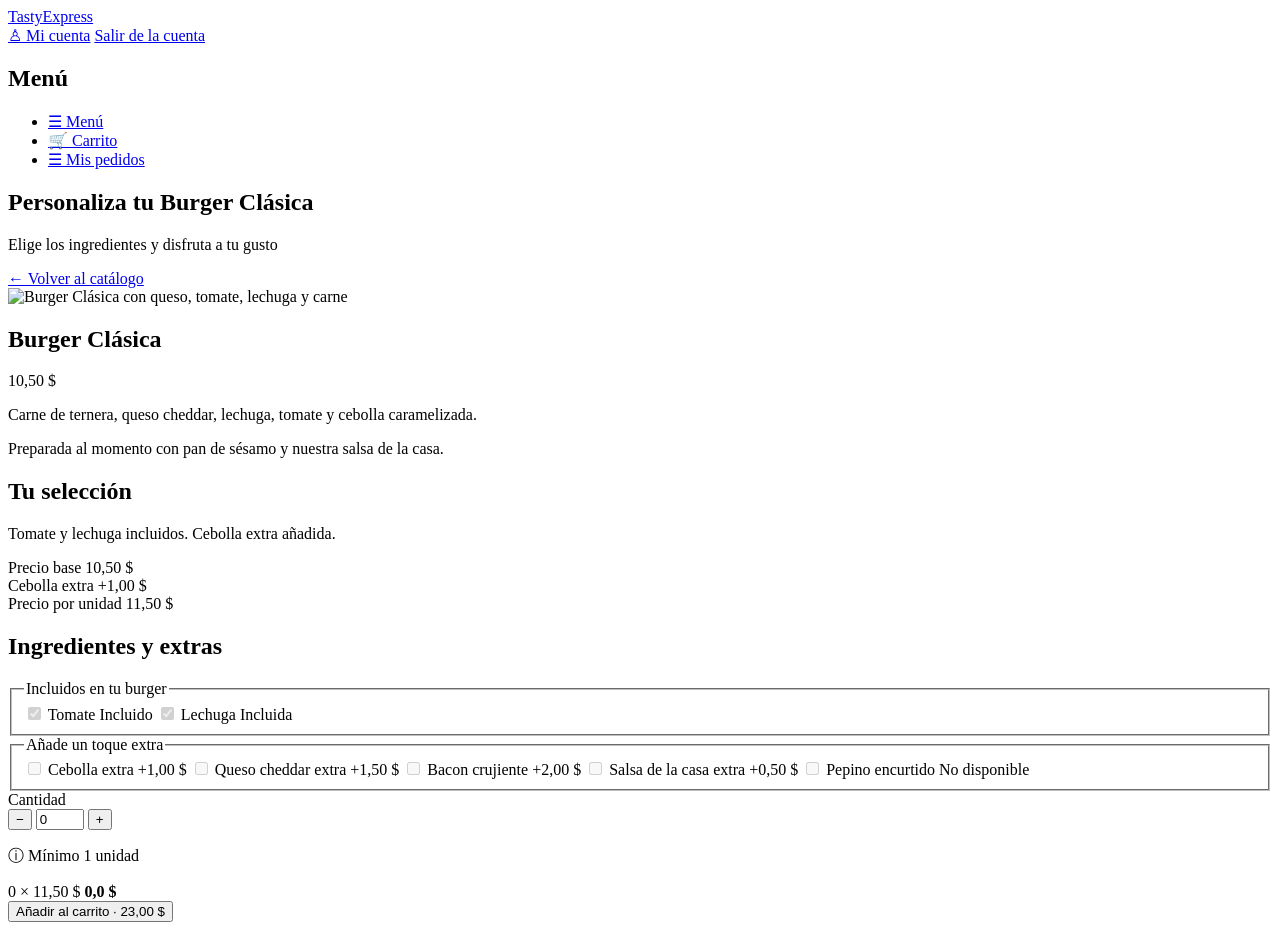
==== frontend/producto.html @ 57edde23 "Eliminación de carpeta inconsistente" ====
<!DOCTYPE html>
<html lang="es">
  <head>
    <meta charset="utf-8"/>
    <meta content="width=device-width, initial-scale=1.0" name="viewport"/>
    <title>TastyExpress - Personalizar Burger Clásica</title>
    <link href="CSS/producto.css" rel="stylesheet"/>
  </head>
  <body>
    <div class="contenedor">
      <header class="encabezado">
        <a class="logo" href="index.html">TastyExpress</a>
        <nav aria-label="Cuenta de usuario" class="cuenta">
          <a class="boton-cuenta" href="#cuenta">♙ Mi cuenta</a>
          <a class="boton-cuenta" href="#salir">Salir de la cuenta</a>
        </nav>
      </header>
      <div class="contenido-principal">
        <aside class="barra-lateral">
          <h2>Menú</h2>
          <nav aria-label="Navegación principal">
            <ul class="lista-menu">
              <li>
                <a class="enlace-menu activo" href="index.html"><span aria-hidden="true">☰</span> Menú</a>
              </li>
              <li>
                <a class="enlace-menu" href="#carrito"><span aria-hidden="true">🛒</span> Carrito</a>
              </li>
              <li>
                <a class="enlace-menu" href="#pedidos"><span aria-hidden="true">☰</span> Mis pedidos</a>
              </li>
            </ul>
          </nav>
        </aside>
        <main class="detalle">
          <section class="encabezado-detalle">
            <h1>Personaliza tu Burger Clásica</h1>
            <p>Elige los ingredientes y disfruta a tu gusto</p>
            <a class="volver" href="index.html"><span aria-hidden="true">←</span> Volver al catálogo</a>
          </section>
          <div class="columnas-detalle">
            <section aria-label="Información del producto" class="informacion-producto">
              <img alt="Burger Clásica con queso, tomate, lechuga y carne" class="imagen-producto" src="https://images.unsplash.com/photo-1568901346375-23c9450c58cd?auto=format&amp;fit=crop&amp;w=900&amp;q=85"/>
              <div class="nombre-precio">
                <h2>Burger Clásica</h2>
                <span>10,50 $</span>
              </div>
              <p class="descripcion">Carne de ternera, queso cheddar, lechuga, tomate y cebolla caramelizada.</p>
              <p class="descripcion">Preparada al momento con pan de sésamo y nuestra salsa de la casa.</p>
              <section class="resumen">
                <h2>Tu selección</h2>
                <p class="texto-resumen">Tomate y lechuga incluidos. Cebolla extra añadida.</p>
                <div class="fila-resumen"><span>Precio base</span> <span>10,50 $</span></div>
                <div class="fila-resumen"><span>Cebolla extra</span> <span>+1,00 $</span></div>
                <div class="fila-resumen total-unidad"><span>Precio por unidad</span> <span>11,50 $</span></div>
              </section>
            </section>
            <section class="panel-extras">
              <h2>Ingredientes y extras</h2>
              <form action="#" method="get">
                <fieldset class="grupo-ingredientes">
                  <legend>Incluidos en tu burger</legend>
                  <label class="fila-ingrediente"><span class="nombre-ingrediente"> <input checked="" disabled="" type="checkbox"/> Tomate </span> <span class="estado">Incluido</span></label>
                  <label class="fila-ingrediente"><span class="nombre-ingrediente"> <input checked="" disabled="" type="checkbox"/> Lechuga </span> <span class="estado">Incluida</span></label>
                </fieldset>
                <fieldset class="grupo-ingredientes">
                  <legend>Añade un toque extra</legend>
                  <label class="fila-ingrediente"><span class="nombre-ingrediente"> <input disabled="" name="extra" type="checkbox" value="cebolla"/> Cebolla extra </span> <span class="precio-extra">+1,00 $</span></label>
                  <label class="fila-ingrediente"><span class="nombre-ingrediente"> <input disabled="" name="extra" type="checkbox" value="queso"/> Queso cheddar extra </span> <span class="precio-extra">+1,50 $</span></label>
                  <label class="fila-ingrediente"><span class="nombre-ingrediente"> <input disabled="" name="extra" type="checkbox" value="bacon"/> Bacon crujiente </span> <span class="precio-extra">+2,00 $</span></label>
                  <label class="fila-ingrediente"><span class="nombre-ingrediente"> <input disabled="" name="extra" type="checkbox" value="salsa"/> Salsa de la casa extra </span> <span class="precio-extra">+0,50 $</span></label>
                  <label class="fila-ingrediente no-disponible"><span class="nombre-ingrediente"> <input disabled="" type="checkbox"/> Pepino encurtido </span> <span class="estado">No disponible</span></label>
                </fieldset>
                <div class="seccion-cantidad">
                  <label for="cantidad">Cantidad</label>
                  <div class="control-cantidad">
                    <button aria-label="Disminuir cantidad" type="button">−</button>
                    <input id="cantidad" max="99" min="1" name="cantidad" type="number" value="0"/>
                    <button aria-label="Aumentar cantidad" type="button">+</button>
                  </div>
                  <p class="mensaje-error">ⓘ Mínimo 1 unidad</p>
                </div>
                <div class="total-pedido"><span>0 × 11,50 $</span> <strong>0,0 $</strong></div>
                <button class="boton-carrito" type="submit">Añadir al carrito · 23,00 $</button>
              </form>
            </section>
          </div>
        </main>
      </div>
    </div>
  </body>
</html>
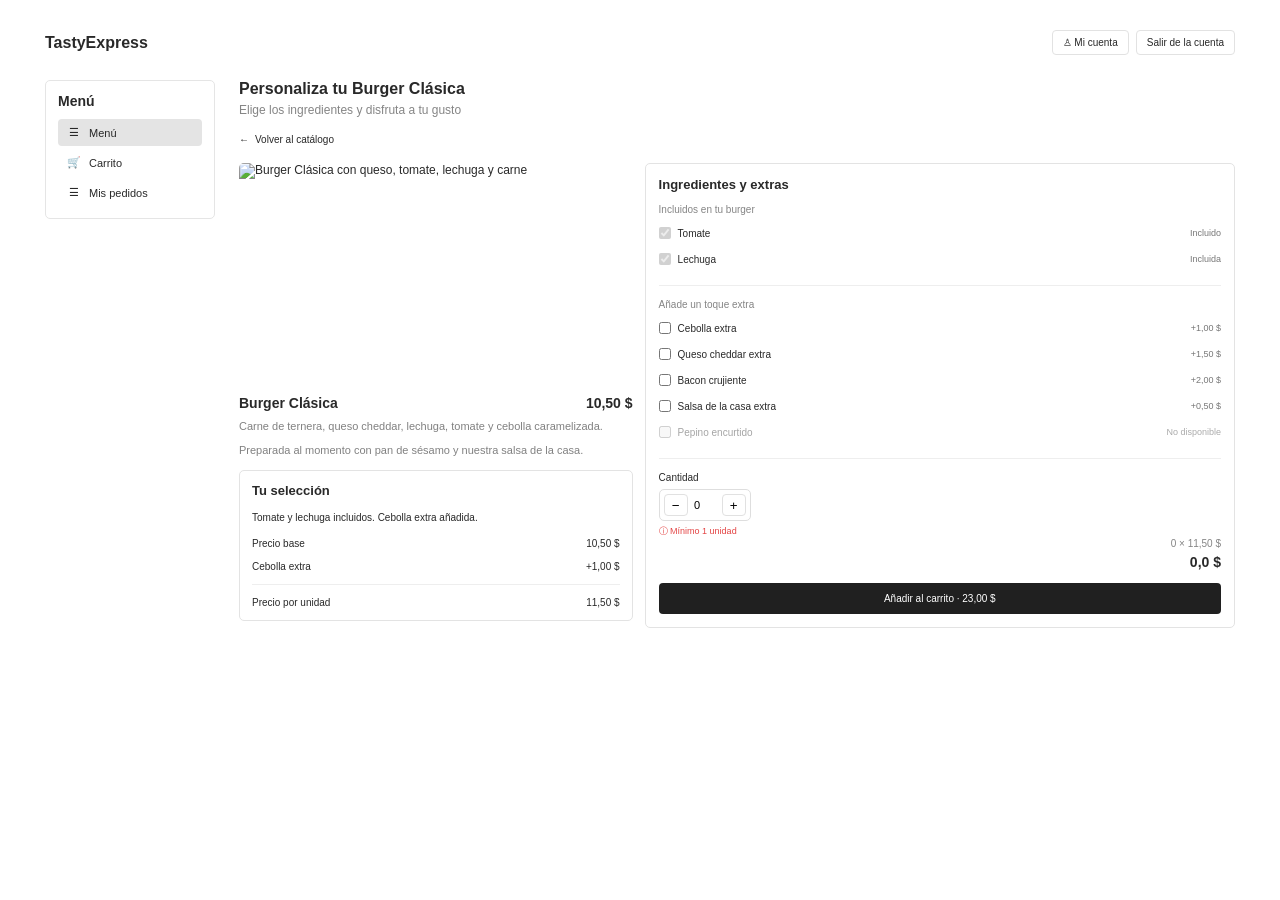
==== commit d112ecba: "Correción del Bug" ====
--- a/frontend/producto.html
+++ b/frontend/producto.html
@@ -65,10 +65,10 @@
                 </fieldset>
                 <fieldset class="grupo-ingredientes">
                   <legend>Añade un toque extra</legend>
-                  <label class="fila-ingrediente"><span class="nombre-ingrediente"> <input disabled="" name="extra" type="checkbox" value="cebolla"/> Cebolla extra </span> <span class="precio-extra">+1,00 $</span></label>
-                  <label class="fila-ingrediente"><span class="nombre-ingrediente"> <input disabled="" name="extra" type="checkbox" value="queso"/> Queso cheddar extra </span> <span class="precio-extra">+1,50 $</span></label>
-                  <label class="fila-ingrediente"><span class="nombre-ingrediente"> <input disabled="" name="extra" type="checkbox" value="bacon"/> Bacon crujiente </span> <span class="precio-extra">+2,00 $</span></label>
-                  <label class="fila-ingrediente"><span class="nombre-ingrediente"> <input disabled="" name="extra" type="checkbox" value="salsa"/> Salsa de la casa extra </span> <span class="precio-extra">+0,50 $</span></label>
+                  <label class="fila-ingrediente"><span class="nombre-ingrediente"> <input name="extra" type="checkbox" value="cebolla"/> Cebolla extra </span> <span class="precio-extra">+1,00 $</span></label>
+                  <label class="fila-ingrediente"><span class="nombre-ingrediente"> <input name="extra" type="checkbox" value="queso"/> Queso cheddar extra </span> <span class="precio-extra">+1,50 $</span></label>
+                  <label class="fila-ingrediente"><span class="nombre-ingrediente"> <input name="extra" type="checkbox" value="bacon"/> Bacon crujiente </span> <span class="precio-extra">+2,00 $</span></label>
+                  <label class="fila-ingrediente"><span class="nombre-ingrediente"> <input name="extra" type="checkbox" value="salsa"/> Salsa de la casa extra </span> <span class="precio-extra">+0,50 $</span></label>
                   <label class="fila-ingrediente no-disponible"><span class="nombre-ingrediente"> <input disabled="" type="checkbox"/> Pepino encurtido </span> <span class="estado">No disponible</span></label>
                 </fieldset>
                 <div class="seccion-cantidad">
--- a/frontend/CSS/producto.css
+++ b/frontend/CSS/producto.css
@@ -0,0 +1,404 @@
+* {
+  box-sizing: border-box;
+}
+
+body {
+  margin: 0;
+  font-family: Arial, Helvetica, sans-serif;
+  color: #292929;
+  background-color: #ffffff;
+  font-size: 12px;
+}
+
+a {
+  color: inherit;
+  text-decoration: none;
+}
+
+button,
+input {
+  font-family: inherit;
+}
+
+button {
+  cursor: pointer;
+}
+
+.contenedor {
+  width: 100%;
+  max-width: 1350px;
+  margin: 0 auto;
+  padding: 25px 18px;
+}
+
+.encabezado {
+  display: flex;
+  flex-direction: column;
+  gap: 15px;
+  margin-bottom: 25px;
+}
+
+.logo {
+  font-size: 16px;
+  font-weight: bold;
+}
+
+.cuenta {
+  display: flex;
+  gap: 7px;
+}
+
+.boton-cuenta {
+  padding: 6px 10px;
+  border: 1px solid #e2e2e2;
+  border-radius: 4px;
+  background-color: white;
+  font-size: 10px;
+}
+
+.contenido-principal {
+  display: flex;
+  flex-direction: column;
+  gap: 25px;
+}
+
+.barra-lateral {
+  width: 100%;
+  height: fit-content;
+  padding: 12px;
+  border: 1px solid #e5e5e5;
+  border-radius: 5px;
+}
+
+.barra-lateral h2 {
+  margin: 0 0 10px;
+  font-size: 14px;
+}
+
+.lista-menu {
+  display: flex;
+  flex-direction: column;
+  gap: 3px;
+  margin: 0;
+  padding: 0;
+  list-style: none;
+}
+
+.enlace-menu {
+  display: flex;
+  align-items: center;
+  gap: 9px;
+  padding: 7px 9px;
+  border-radius: 4px;
+  font-size: 11px;
+}
+
+.enlace-menu:hover,
+.enlace-menu.activo {
+  background-color: #e4e4e4;
+}
+
+.enlace-menu span {
+  width: 13px;
+  text-align: center;
+}
+
+.detalle {
+  flex: 1;
+  min-width: 0;
+}
+
+.encabezado-detalle {
+  margin-bottom: 17px;
+}
+
+.encabezado-detalle h1 {
+  margin: 0 0 5px;
+  font-size: 16px;
+}
+
+.encabezado-detalle > p {
+  margin: 0;
+  color: #858585;
+  font-size: 12px;
+}
+
+.volver {
+  display: inline-flex;
+  align-items: center;
+  gap: 6px;
+  margin-top: 17px;
+  font-size: 10px;
+}
+
+.volver:hover {
+  text-decoration: underline;
+}
+
+.columnas-detalle {
+  display: grid;
+  grid-template-columns: minmax(0, 1fr);
+  gap: 15px;
+  align-items: start;
+}
+
+.imagen-producto {
+  display: block;
+  width: 100%;
+  height: 210px;
+  object-fit: cover;
+  border-radius: 5px;
+}
+
+.nombre-precio {
+  display: flex;
+  justify-content: space-between;
+  align-items: center;
+  gap: 10px;
+  margin-top: 12px;
+}
+
+.nombre-precio h2 {
+  margin: 0;
+  font-size: 14px;
+}
+
+.nombre-precio span {
+  font-size: 14px;
+  font-weight: bold;
+  white-space: nowrap;
+}
+
+.descripcion {
+  margin: 7px 0;
+  color: #818181;
+  font-size: 11px;
+  line-height: 1.5;
+}
+
+.resumen {
+  margin-top: 12px;
+  padding: 12px;
+  border: 1px solid #e3e3e3;
+  border-radius: 5px;
+}
+
+.resumen h2 {
+  margin: 0 0 12px;
+  font-size: 13px;
+}
+
+.texto-resumen {
+  margin: 0 0 13px;
+  font-size: 10px;
+  line-height: 1.5;
+}
+
+.fila-resumen {
+  display: flex;
+  justify-content: space-between;
+  gap: 10px;
+  margin: 12px 0;
+  font-size: 10px;
+}
+
+.total-unidad {
+  margin-bottom: 0;
+  padding-top: 12px;
+  border-top: 1px solid #eeeeee;
+}
+
+.panel-extras {
+  min-width: 0;
+  padding: 13px;
+  border: 1px solid #e3e3e3;
+  border-radius: 5px;
+}
+
+.panel-extras > h2 {
+  margin: 0 0 12px;
+  font-size: 13px;
+}
+
+.grupo-ingredientes {
+  min-width: 0;
+  margin: 0;
+  padding: 0 0 13px;
+  border: none;
+  border-bottom: 1px solid #eeeeee;
+}
+
+.grupo-ingredientes + .grupo-ingredientes {
+  margin-top: 13px;
+}
+
+.grupo-ingredientes legend {
+  width: 100%;
+  margin-bottom: 5px;
+  padding: 0;
+  color: #858585;
+  font-size: 10px;
+}
+
+.fila-ingrediente {
+  display: flex;
+  align-items: center;
+  justify-content: space-between;
+  gap: 8px;
+  min-height: 26px;
+  font-size: 10px;
+}
+
+.nombre-ingrediente {
+  display: flex;
+  align-items: center;
+  gap: 7px;
+}
+
+.nombre-ingrediente input {
+  width: 12px;
+  height: 12px;
+  margin: 0;
+  accent-color: #292929;
+}
+
+.estado,
+.precio-extra {
+  flex-shrink: 0;
+  color: #777777;
+  font-size: 9px;
+}
+
+.no-disponible {
+  color: #a5a5a5;
+}
+
+.no-disponible input {
+  cursor: not-allowed;
+}
+
+.no-disponible .estado {
+  color: #aaaaaa;
+}
+
+.seccion-cantidad {
+  margin-top: 13px;
+}
+
+.seccion-cantidad > label {
+  display: block;
+  margin-bottom: 6px;
+  font-size: 10px;
+}
+
+.control-cantidad {
+  display: inline-flex;
+  align-items: center;
+  padding: 4px;
+  border: 1px solid #dedede;
+  border-radius: 5px;
+}
+
+.control-cantidad button {
+  width: 24px;
+  height: 22px;
+  border: 1px solid #e1e1e1;
+  border-radius: 4px;
+  background-color: #ffffff;
+}
+
+.control-cantidad input {
+  width: 34px;
+  border: none;
+  outline: none;
+  text-align: center;
+  font-size: 11px;
+}
+
+.mensaje-error {
+  margin: 4px 0 0;
+  color: #e34343;
+  font-size: 9px;
+}
+
+.total-pedido {
+  display: flex;
+  flex-direction: column;
+  align-items: flex-end;
+  gap: 5px;
+  margin: 0 0 13px;
+}
+
+.total-pedido span {
+  color: #858585;
+  font-size: 10px;
+}
+
+.total-pedido strong {
+  font-size: 14px;
+}
+
+.boton-carrito {
+  width: 100%;
+  padding: 10px;
+  border: none;
+  border-radius: 4px;
+  background-color: #202020;
+  color: #ffffff;
+  font-size: 10px;
+}
+
+.boton-carrito:hover {
+  background-color: #444444;
+}
+
+.boton-carrito.agotado {
+  background-color: #808080;
+  color: #ffffff;
+  cursor: not-allowed;
+}
+
+@media (min-width: 600px) {
+  .contenedor {
+    padding: 30px;
+  }
+  .encabezado {
+    flex-direction: row;
+    justify-content: space-between;
+    align-items: center;
+  }
+  .contenido-principal {
+    flex-direction: row;
+    align-items: flex-start;
+    gap: 24px;
+  }
+  .barra-lateral {
+    flex: 0 0 150px;
+  }
+  .columnas-detalle {
+    grid-template-columns: minmax(0, 0.85fr) minmax(0, 1.15fr);
+    gap: 15px;
+  }
+  .imagen-producto {
+    height: 190px;
+  }
+}
+
+@media (min-width: 1000px) {
+  .contenedor {
+    padding: 30px 45px;
+  }
+  .barra-lateral {
+    flex-basis: 170px;
+  }
+  .columnas-detalle {
+    grid-template-columns: minmax(0, 0.8fr) minmax(0, 1.2fr);
+    gap: 12px;
+  }
+  .imagen-producto {
+    height: 220px;
+  }
+  .panel-extras {
+    padding: 13px;
+  }
+}
